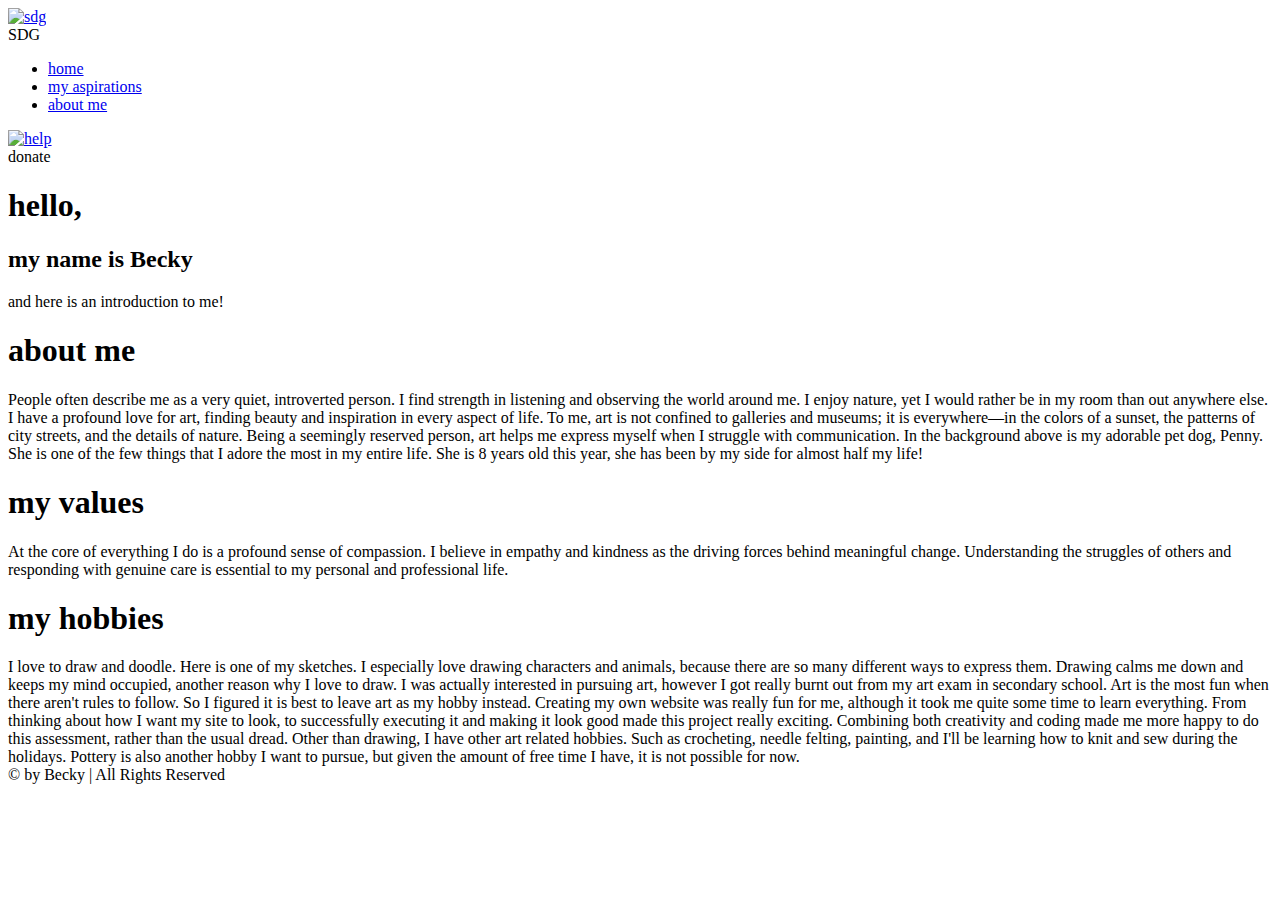
==== about_me.html @ 9d4203af "Add files via upload" ====
<!DOCTYPE html>
<html lang="en">
<head>
    <meta charset="UTF-8">
    <meta name="viewport" content="width=device-width, initial-scale=1.0">
    <title>about me</title>
    <link rel="stylesheet" href="/css/about_me_base.css">
    <link rel="stylesheet" href="/css/main_title.css">
    <link rel="stylesheet" href="/css/header.css">
    <link rel="stylesheet" href="/css/footer.css">
    <link rel="stylesheet" href="/css/reset.css">
</head>
<body>

<!-- header starts here -->
<div class="header">

<div class="left-sect">

    <div class="sdg-button">
    <a href="https://sdgs.un.org/goals/goal1" target="_blank">
    <img class="sdg-icon" src="/images/icon-sdg.png" alt="sdg">
    </a>

    <div class="tooltip">
    <span>SDG</span>
    </div>

    </div>

</div>

<div class="mid-sect">
    <ul class="nav-links">
    <li><a class="home-link" href="/html/index.html">home</a></li>
    <li><a class="aspirations-link" href="/html/my_aspirations.html">my aspirations</a></li>
    <li><a class="about-link" href="/html/about_me.html">about me</a></li>
    </ul>
</div>

<div class="right-sect">

    <div class="help-button">
    <a href="https://donate.jointsdgfund.org/" target="_blank">
    <img class="help-icon" src="/images/icon-help.png" alt="help">
    </a>

    <div class="tooltip"> 
    <span>donate</span>
    </div>

    </div>
    
</div>

</div>
<!-- header ends here -->


<!-- main section starts here -->
<section class="main-section">

<div class="main-content">
    <h1>hello,</h1>
    <h2>my name is Becky</h2>
    <span class="main1">
    and here is an introduction to me!
    </span>

</div>

</section>
<!-- main section ends here -->

<!-- about & hobby section starts here -->
<section class="about-section">

<div class="about-content">
    <div class="about-text">
    <h1 class="about-header">about me</h1>
    <span class="about1">
    <span class="highlight">People often describe me as a very quiet, introverted person.</span>
    I find strength in listening and observing the world around me. 
    I enjoy nature, yet I would rather be in my room than out anywhere else.
    </span>

    <span class="about2">
    I have a profound love for art, finding beauty and inspiration in every aspect of life. 
    To me, art is not confined to galleries and museums; it is everywhere—in the colors of a sunset, 
    the patterns of city streets, and the details of nature.
    <span class="highlight">Being a seemingly reserved person, art helps me express myself when I struggle with communication.</span>
    </span>

    <span class="about3">
    In the background above is my adorable pet dog, Penny. <span class="highlight">She is one of the few
    things that I adore the most in my entire life.</span> She is 8 years old this year, she has been by my side
    for almost half my life!
    </span>

    <h1 class="about-header">my values</h1>
    <span>
    At the core of everything I do is a 
    profound sense of compassion. <span class="highlight">I believe in empathy 
    and kindness as the driving forces behind meaningful change. Understanding the struggles of others and responding with genuine care is essential to my personal and professional life.</span>
    </span>

    </div>
</div>

<div class="hobby-content">
    <div class="hobby-text">
    <h1 class="hobby-header">my hobbies</h1>
    <span class="hobby1">
        <span class="highlight">I love to draw and doodle. Here is one of my sketches.</span> I especially love drawing characters and animals,
    because there are so many different ways to express them. Drawing calms me down and keeps my mind occupied,
    another reason why I love to draw. 
    </span>

    <span class="hobby2">
    I was actually interested in pursuing art, however I got really burnt out from my art exam in secondary school. 
    Art is the most fun when there aren't rules to follow. So I figured it is best to leave art 
    as my hobby instead.
    </span>

    <span class="hobby3">
    Creating my own website was really fun for me, although it took me quite some time to learn everything. 
    From thinking about how I want my site to look, to successfully executing it and making it look good made 
    this project really exciting. Combining both creativity and coding made me more happy to do this assessment, 
    rather than the usual dread.
    </span>

    <span class="hobby4">
    Other than drawing, I have other art related hobbies. Such as crocheting, needle felting, painting, and I'll be
    learning how to knit and sew during the holidays. Pottery is also another hobby I want to pursue, but given the amount of free time I have,
    it is not possible for now.
    </span>

    </div>
</div>

</section>
<!-- about & hobby section ends here -->

<!-- footer starts here -->
<div class="footer-section">
    <div class="footer-content">
    <span>&copy; by Becky &#124; All Rights Reserved</span>
    </div>
</div>
<!-- footer ends here -->



</body>
</html>
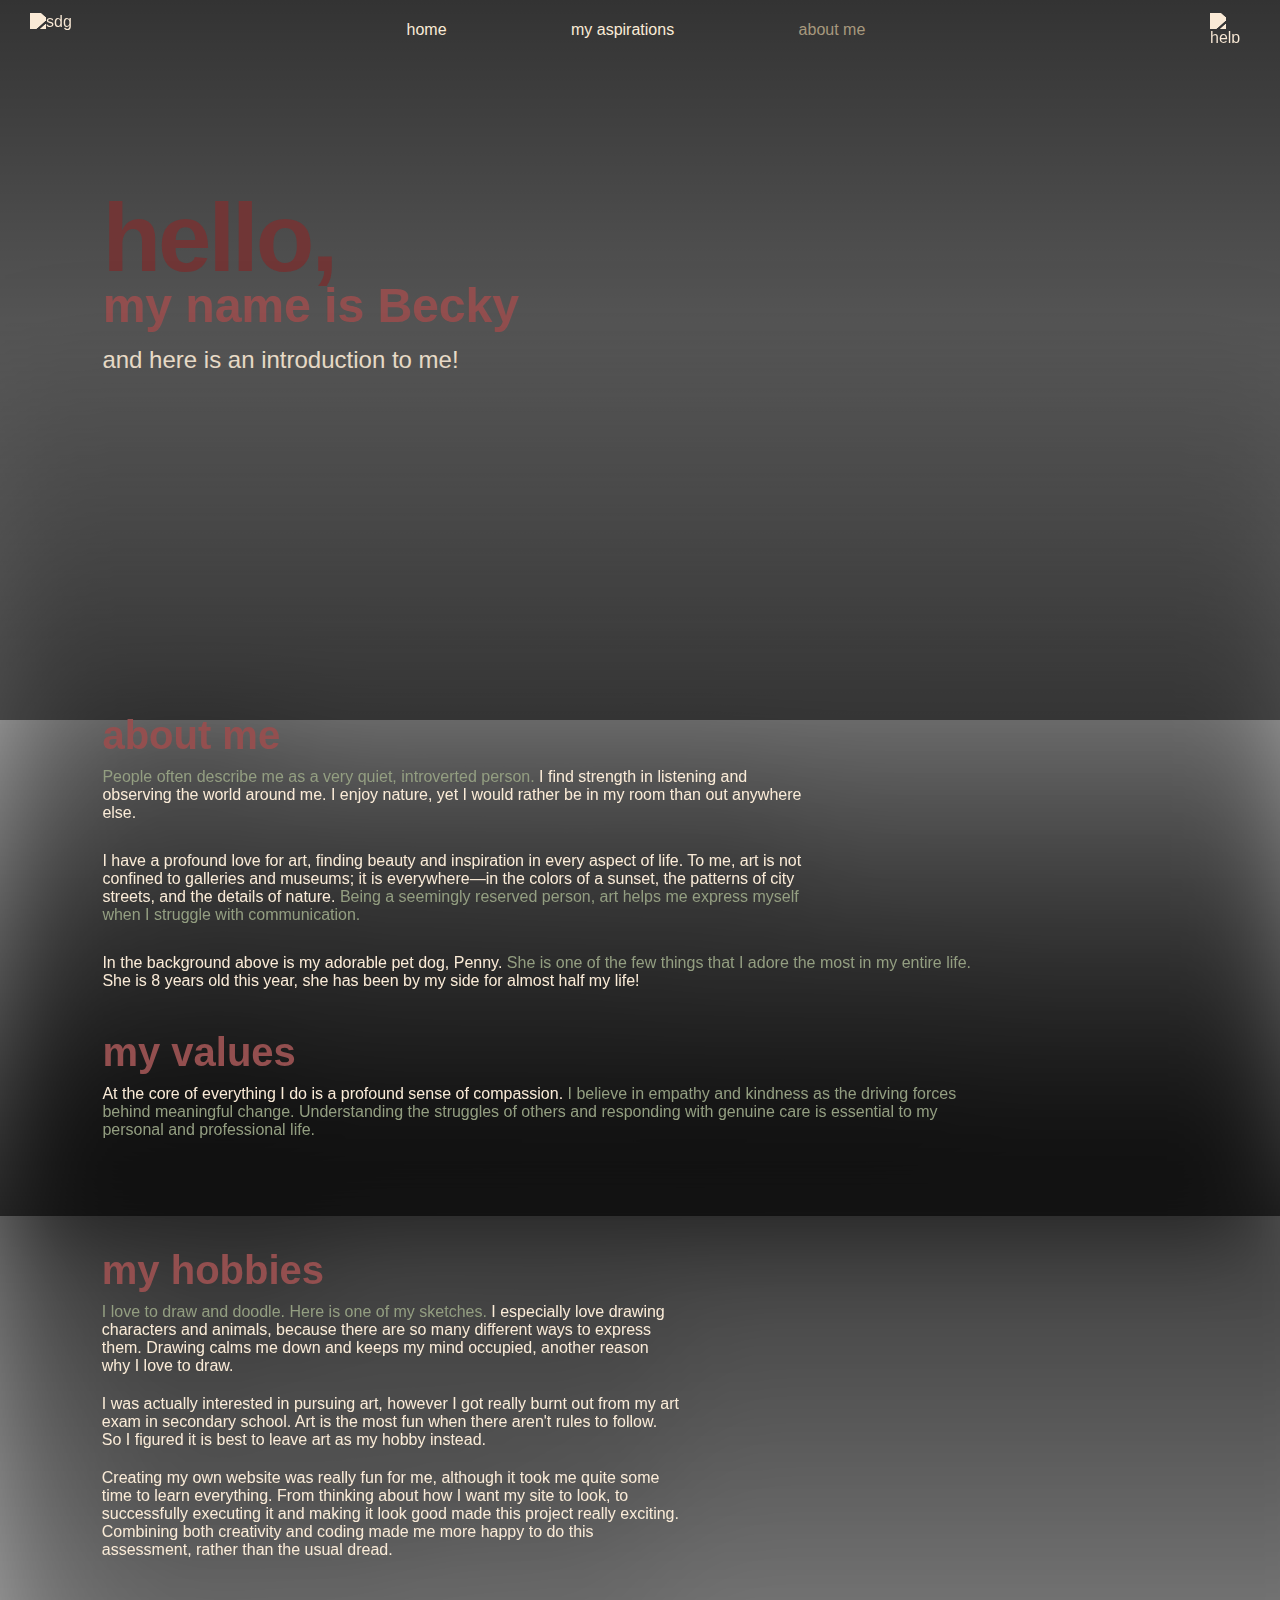
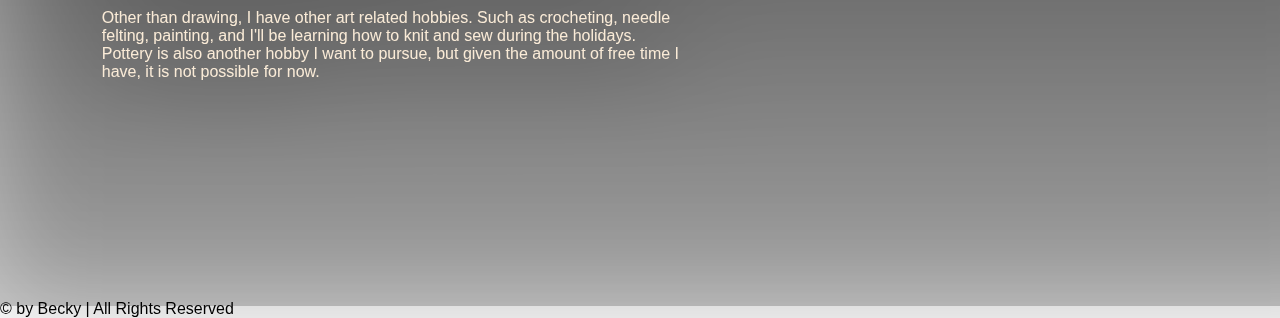
==== commit d2b0e607: "about_me.html" ====
--- a/about_me.html
+++ b/about_me.html
@@ -4,11 +4,11 @@
     <meta charset="UTF-8">
     <meta name="viewport" content="width=device-width, initial-scale=1.0">
     <title>about me</title>
-    <link rel="stylesheet" href="/css/about_me_base.css">
-    <link rel="stylesheet" href="/css/main_title.css">
-    <link rel="stylesheet" href="/css/header.css">
-    <link rel="stylesheet" href="/css/footer.css">
-    <link rel="stylesheet" href="/css/reset.css">
+    <link rel="stylesheet" href="about_me_base.css">
+    <link rel="stylesheet" href="main_title.css">
+    <link rel="stylesheet" href="header.css">
+    <link rel="stylesheet" href="ooter.css">
+    <link rel="stylesheet" href="reset.css">
 </head>
 <body>
 
@@ -19,7 +19,7 @@
 
     <div class="sdg-button">
     <a href="https://sdgs.un.org/goals/goal1" target="_blank">
-    <img class="sdg-icon" src="/images/icon-sdg.png" alt="sdg">
+    <img class="sdg-icon" src="icon-sdg.png" alt="sdg">
     </a>
 
     <div class="tooltip">
@@ -32,9 +32,9 @@
 
 <div class="mid-sect">
     <ul class="nav-links">
-    <li><a class="home-link" href="/html/index.html">home</a></li>
-    <li><a class="aspirations-link" href="/html/my_aspirations.html">my aspirations</a></li>
-    <li><a class="about-link" href="/html/about_me.html">about me</a></li>
+    <li><a class="home-link" href="index.html">home</a></li>
+    <li><a class="aspirations-link" href="my_aspirations.html">my aspirations</a></li>
+    <li><a class="about-link" href="about_me.html">about me</a></li>
     </ul>
 </div>
 
@@ -42,7 +42,7 @@
 
     <div class="help-button">
     <a href="https://donate.jointsdgfund.org/" target="_blank">
-    <img class="help-icon" src="/images/icon-help.png" alt="help">
+    <img class="help-icon" src="icon-help.png" alt="help">
     </a>
 
     <div class="tooltip"> 
@@ -152,4 +152,4 @@
 
 
 </body>
-</html>+</html>
--- a/about_me_base.css
+++ b/about_me_base.css
@@ -0,0 +1,114 @@
+/* for about me only */
+.mid-sect .about-link {
+  color: rgb(167, 153, 126);
+  pointer-events: none;
+}
+/* for about me only */
+
+/* main section starts here */
+.main-section {
+  background: linear-gradient(rgba(0,0,0,0.8),rgba(0,0,0,0.5)), url(/images/img5.jpg) no-repeat;
+  background-size: cover;
+  background-position: 0 15%;
+  padding-bottom: 198px;
+}
+
+.main-section .main-content .main2 {
+  width: 360px;
+}
+
+.main-content h2 {
+  color: rgb(147, 79, 79);
+  font-size: 3rem;
+  position: relative;
+  bottom: 15px;
+}
+/* main section ends here */
+
+/* about & hobby section starts here */
+
+/* image taken by me */
+.about-section {
+  background: linear-gradient(rgba(0, 0, 0, 0),rgba(0,0,0,0.8)),url(/images/img6.png);
+  background-size: cover;
+  background-position: 0 20%;
+  filter: drop-shadow(5px 5px 50px #000);
+  height: 900px;
+  position: relative;
+  bottom: 404px;
+}
+
+.about-section .about-content {
+  display: flex;
+  flex-wrap: wrap;
+  align-content: center;
+  padding: 0;
+  color: antiquewhite;
+  height: 600px;
+  width: 900px;
+  position: absolute;
+  top: 310px;
+}
+
+.about-content .about-header {
+  padding-bottom: 10px;
+  color: rgb(147, 79, 79);
+  font-size: 2.5rem;
+}
+
+.about-content .about-text {
+  display: flex;
+  flex-direction: column;
+}
+
+.about-content .about1, .about2{
+  padding-bottom: 30px;
+  width: 700px;
+}
+
+.about-content .about3 {
+  padding-bottom: 40px;
+}
+
+/* image taken by me */
+.hobby-content {
+background: linear-gradient(rgba(0, 0, 0, 0.5),rgba(0,0,0,0.2)),url(/images/img7.jpg);
+background-size: cover;
+background-position: 0 20%;
+width: 1380px;
+height: 690px;
+position: relative;
+top: 868px;
+right: 111px;
+}
+
+.hobby-content .hobby-text {
+  padding: 2rem 8% ;
+  display: flex;
+  flex-wrap: wrap;
+  width: 800px;
+}
+
+.hobby-content .hobby-header {
+  padding-bottom: 10px;
+  color: rgb(147, 79, 79);
+  font-size: 2.5rem;
+}
+
+.hobby-content {
+  color: antiquewhite;
+}
+
+.hobby-content .hobby1, .hobby2 {
+  padding-bottom: 20px;
+}
+
+.hobby-content .hobby3 {
+  padding-bottom: 50px;
+}
+/* about & hobby section ends here */
+
+.footer-section {
+  position: relative;
+  top: 280px;
+}
--- a/main_title.css
+++ b/main_title.css
@@ -0,0 +1,37 @@
+section {
+  padding: 2rem 8% ;
+}
+
+.highlight {
+  color: rgb(147, 158, 129);
+}
+
+.main-section {
+  display: flex;
+  align-items: center;
+  min-height: 80vh;
+}
+
+.main-section .main-content {
+  max-width: 50rem;
+}
+
+.main-section .main-content h1 {
+  font-size: 6rem;
+  letter-spacing: -3px;
+  word-spacing: -10px;
+  color: rgb(112, 54, 54);
+}
+
+.main-section .main-content span {
+  font-size: 1.5rem;
+  color: antiquewhite;
+  padding: 1rem 0;
+  line-height: 1.0;
+}
+
+.main-section .main-content .main2 {
+  display: block;
+  padding-top: 90px;
+  font-size: 1.2rem;
+}--- a/header.css
+++ b/header.css
@@ -0,0 +1,134 @@
+/* header starts here */
+.header {
+  height: 55px;
+  display: flex;
+  flex-direction: row;
+  justify-content: space-between;
+  
+  position: absolute;
+  top: 0px;
+  left: 0px;
+  right: 0px;
+}
+
+.left-sect {
+  display: flex;
+  align-items: center;
+}
+
+.sdg-button {
+  width: 68px;
+  height: 30px;
+  margin-left: 30px;
+  position: relative;
+}
+
+.sdg-button .sdg-icon {
+  position: absolute;
+  height: 100%;
+  object-fit: cover;
+  left: 0;
+  filter: invert(1);
+  filter: brightness(0) saturate(100%) invert(89%) sepia(11%) saturate(665%) hue-rotate(330deg) brightness(107%) contrast(96%);
+}
+
+.sdg-icon:hover {
+  transition: all 0.2s ease 0s;
+  filter: brightness(0) saturate(100%) invert(63%) sepia(15%) saturate(465%) hue-rotate(1deg) brightness(94%) contrast(93%);
+}
+
+.sdg-button .tooltip {
+  position: absolute;
+  right: 8px;
+  bottom: -35px;
+  background-color: #444444;
+  padding: 4px 10px 4px 10px;
+  border-radius: 20px;
+  color: antiquewhite;
+  transition: opacity 0.15s;
+  pointer-events: none;
+  opacity: 0;
+}
+
+.mid-sect {
+  flex: 1;
+  margin-left: 70px;
+  margin-right: 35px;
+  max-width: 600px;
+  display: flex;
+  align-items: center;
+}
+
+.nav-links {
+  flex: 1;
+  height: 36px;
+  padding-left: 0px;
+  font-size: 16px;
+  list-style: none;
+}
+
+.nav-links > li {
+  display: inline-block;
+  padding: 0px 60px;
+  margin-top: 11px;
+}
+
+.nav-links li a {
+  text-decoration: none;
+  color: rgb(250, 235, 215);
+  transition: all 0.3s ease 0s;
+}
+
+.nav-links li a:hover {
+  color: rgb(167, 153, 126);
+}
+
+.right-sect {
+  width: 100px;
+  margin-right: 20px;
+  display: flex;
+  align-items: center;
+  justify-content: space-between;
+  flex-shrink: 0;
+  position: relative;
+}
+
+.help-button {
+  width: 30px;
+  height: 30px;
+  margin-left: 50px;
+  position: relative;
+}
+
+.help-button .help-icon {
+  position: absolute;
+  height: 100%;
+  object-fit: cover;
+  left: 0;
+  filter: brightness(0) saturate(100%) invert(89%) sepia(11%) saturate(665%) hue-rotate(330deg) brightness(107%) contrast(96%);
+}
+
+.help-icon:hover {
+  transition: all 0.2s ease 0s;
+  filter: brightness(0) saturate(100%) invert(63%) sepia(15%) saturate(465%) hue-rotate(1deg) brightness(94%) contrast(93%);
+}
+
+.help-button .tooltip {
+  position: absolute;
+  right: -19px;
+  bottom: -35px;
+  background-color: #444444;
+  padding: 4px 10px 4px 10px;
+  border-radius: 20px;
+  color: antiquewhite;
+  transition: opacity 0.15s;
+  pointer-events: none;
+  opacity: 0;
+}
+
+.help-button:hover .tooltip,
+.sdg-button:hover .tooltip {
+  opacity: 0.7;
+}
+
+/* header ends here */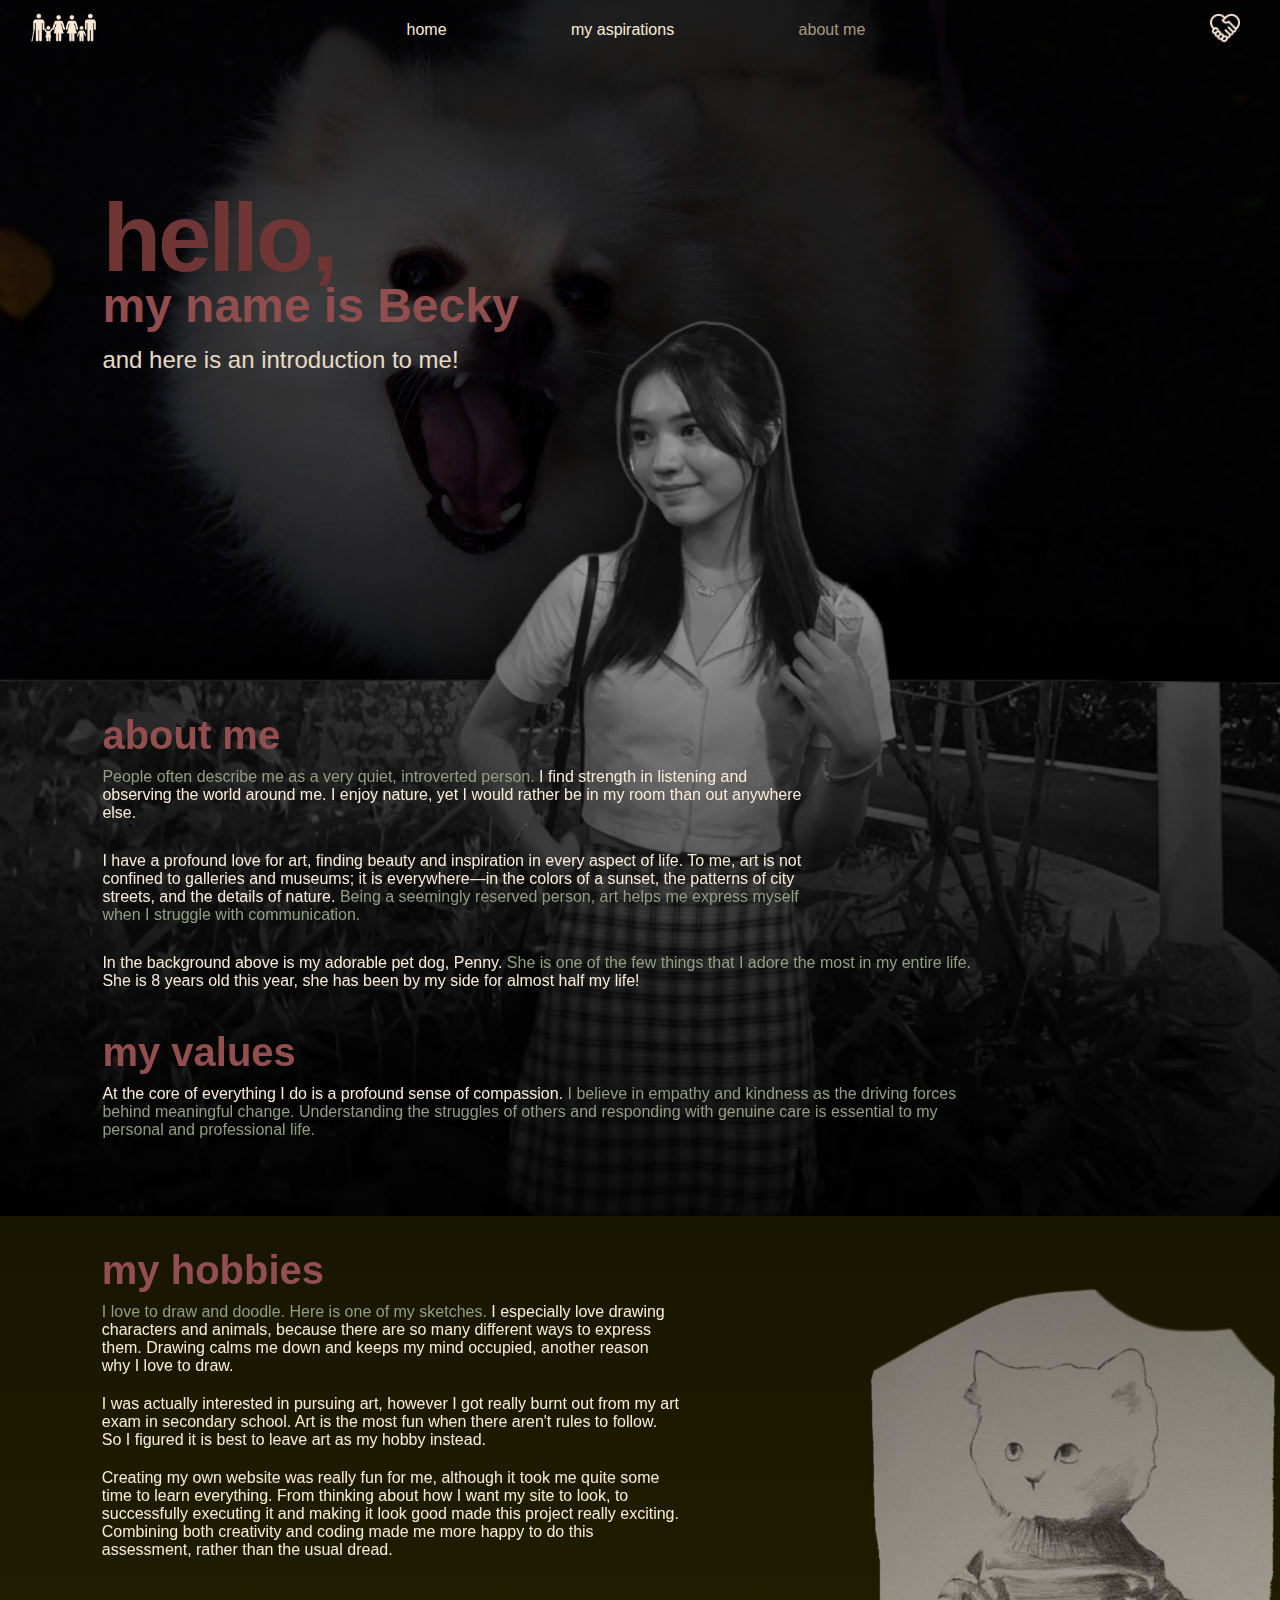
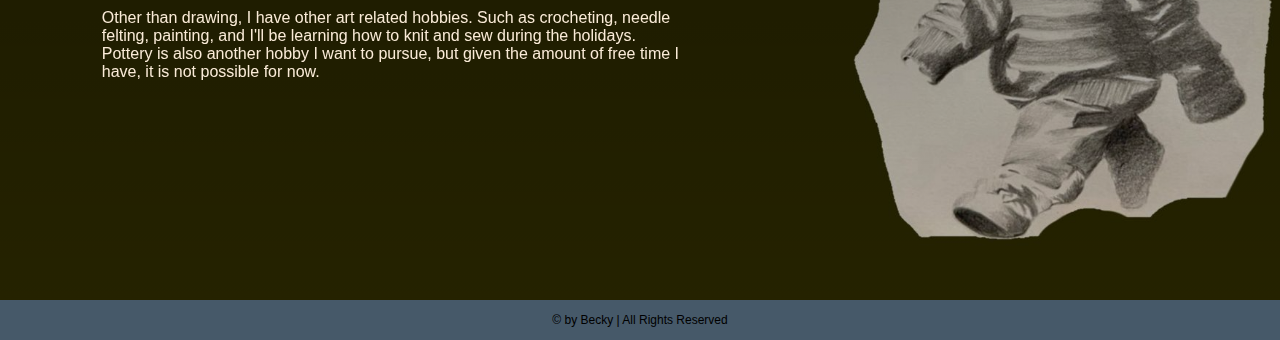
==== commit 0cf89ba3: "about_me.html" ====
--- a/about_me.html
+++ b/about_me.html
@@ -7,7 +7,7 @@
     <link rel="stylesheet" href="about_me_base.css">
     <link rel="stylesheet" href="main_title.css">
     <link rel="stylesheet" href="header.css">
-    <link rel="stylesheet" href="ooter.css">
+    <link rel="stylesheet" href="footer.css">
     <link rel="stylesheet" href="reset.css">
 </head>
 <body>
--- a/about_me_base.css
+++ b/about_me_base.css
@@ -7,7 +7,7 @@
 
 /* main section starts here */
 .main-section {
-  background: linear-gradient(rgba(0,0,0,0.8),rgba(0,0,0,0.5)), url(/images/img5.jpg) no-repeat;
+  background: linear-gradient(rgba(0,0,0,0.8),rgba(0,0,0,0.5)), url(img5.jpg) no-repeat;
   background-size: cover;
   background-position: 0 15%;
   padding-bottom: 198px;
@@ -29,7 +29,7 @@
 
 /* image taken by me */
 .about-section {
-  background: linear-gradient(rgba(0, 0, 0, 0),rgba(0,0,0,0.8)),url(/images/img6.png);
+  background: linear-gradient(rgba(0, 0, 0, 0),rgba(0,0,0,0.8)),url(img6.png);
   background-size: cover;
   background-position: 0 20%;
   filter: drop-shadow(5px 5px 50px #000);
@@ -72,7 +72,7 @@
 
 /* image taken by me */
 .hobby-content {
-background: linear-gradient(rgba(0, 0, 0, 0.5),rgba(0,0,0,0.2)),url(/images/img7.jpg);
+background: linear-gradient(rgba(0, 0, 0, 0.5),rgba(0,0,0,0.2)),url(img7.jpg);
 background-size: cover;
 background-position: 0 20%;
 width: 1380px;
--- a/footer.css
+++ b/footer.css
@@ -0,0 +1,13 @@
+/* footer starts here */
+.footer-section {
+  height: 40px;
+  padding: 0;
+  background-color: rgb(70, 89, 105);
+  position: relative;
+  z-index: 1;
+  display: flex;
+  justify-content: center;
+  align-items: center;
+  font-size: 12px;
+}
+/* footer ends her */
